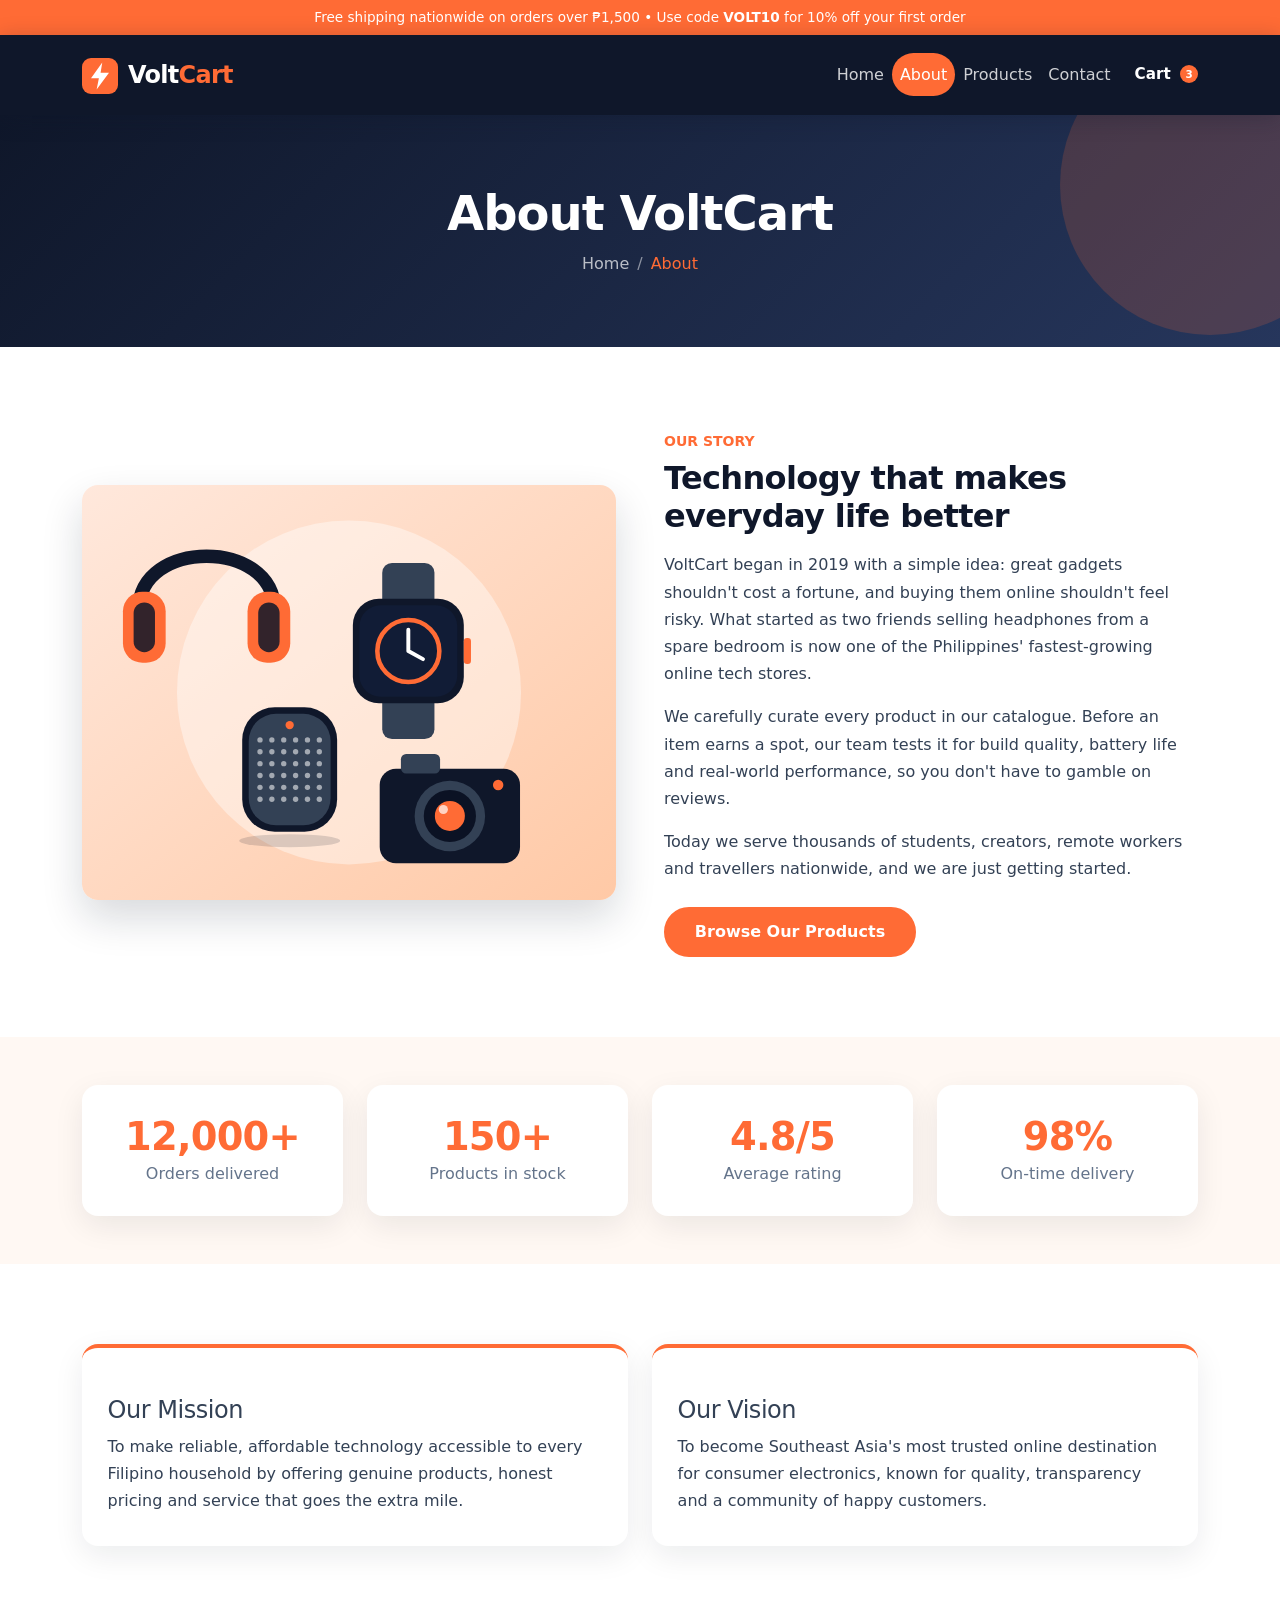
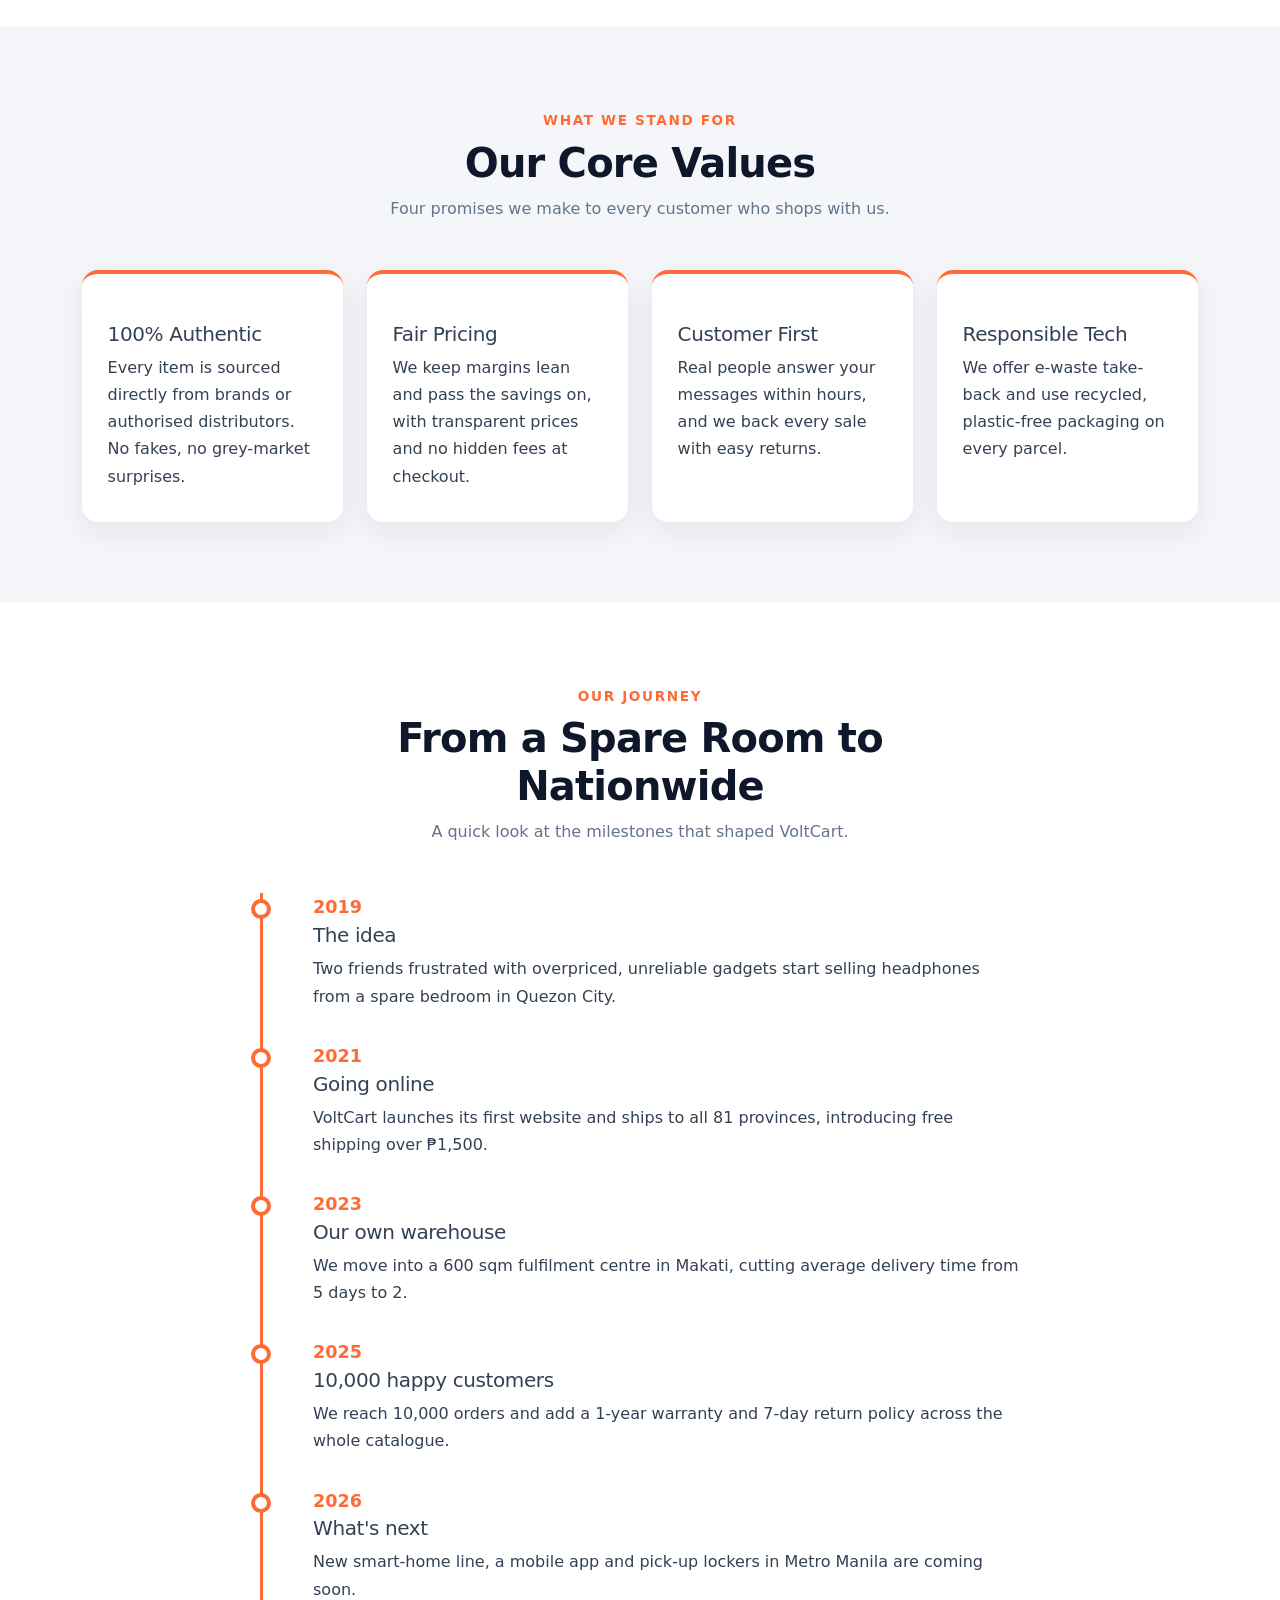
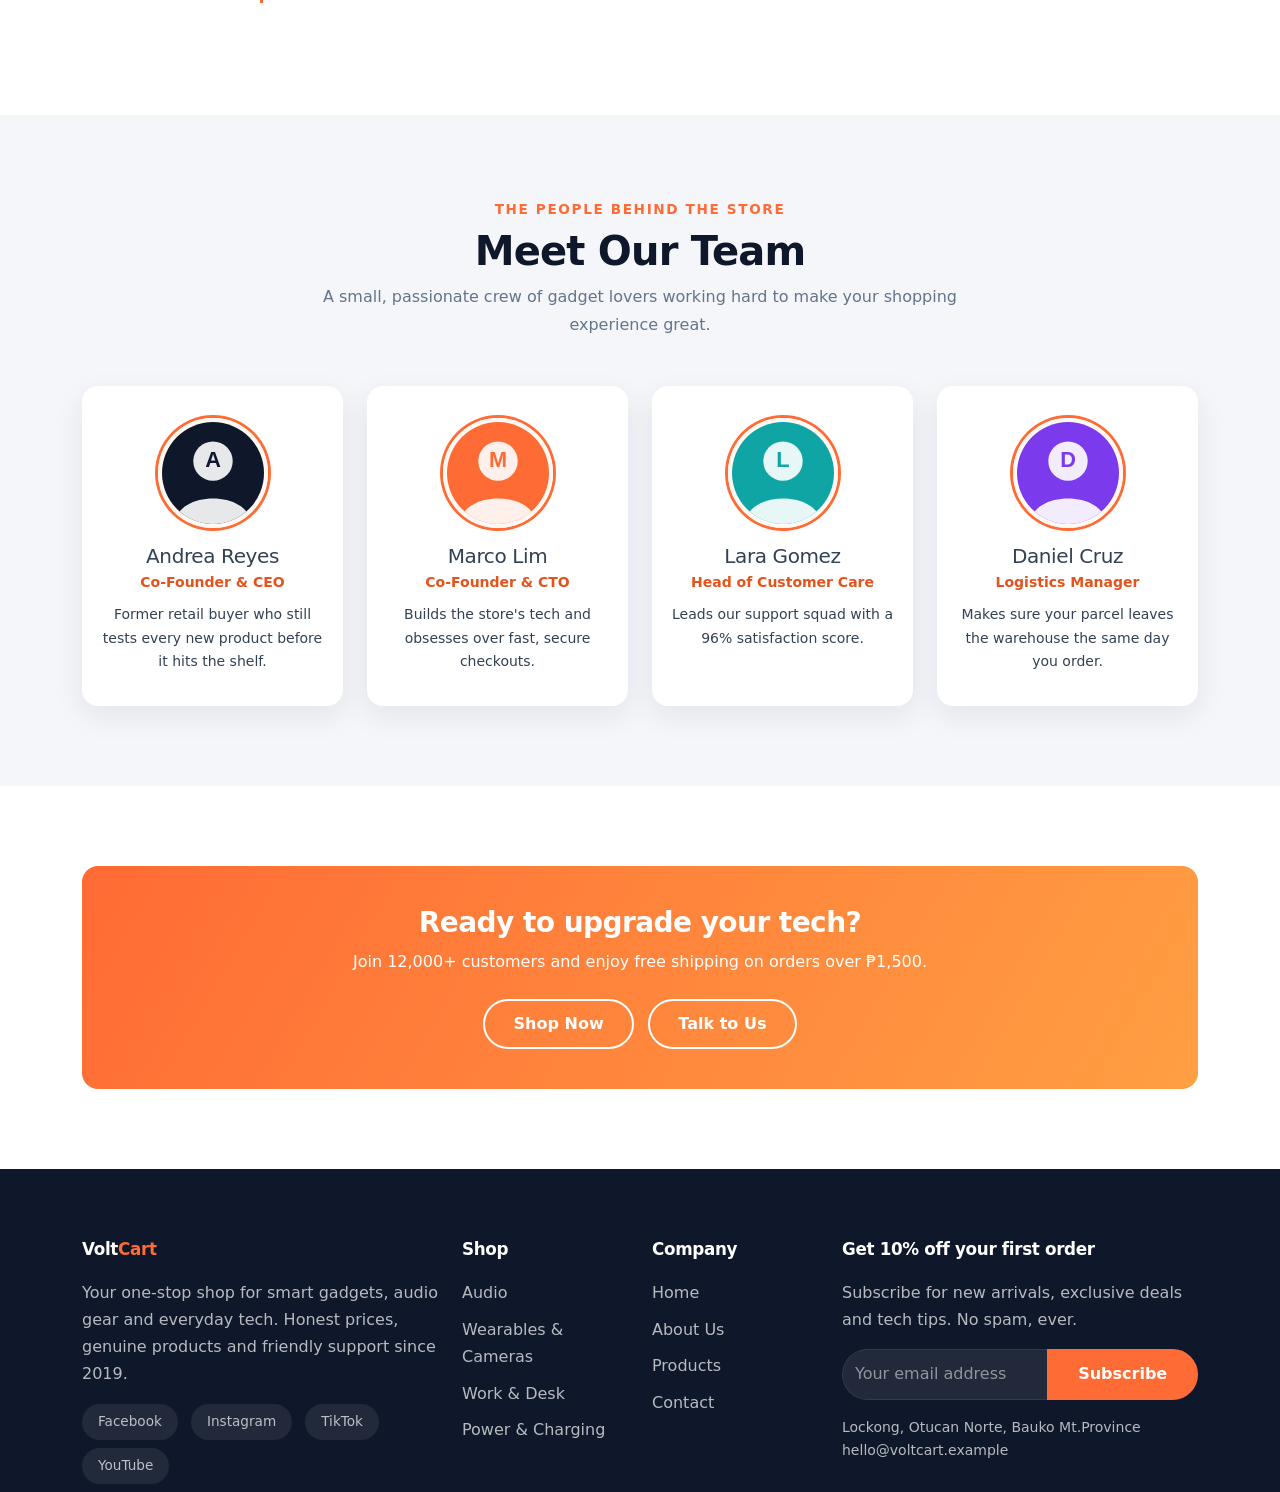
==== about.html @ 60cb721d "Add files via upload" ====
<!DOCTYPE html>
<html lang="en">

<head>
    <meta charset="UTF-8">
    <meta name="viewport" content="width=device-width, initial-scale=1.0">
    <meta name="description" content="Learn the story, mission and team behind VoltCart.">
    <title>About Us | VoltCart</title>

    <!-- Bootstrap 5.3.0-alpha3 CSS (CDN) -->
    <link href="https://cdn.jsdelivr.net/npm/bootstrap@5.3.0-alpha3/dist/css/bootstrap.min.css" rel="stylesheet"
        integrity="sha384-KK94CHFLLe+nY2dmCWGMq91rCGa5gtU4mk92HdvYe+M/SXH301p5ILy+dN9+nJOZ" crossorigin="anonymous">

    <!-- Custom CSS (overrides Bootstrap) -->
    <link rel="stylesheet" href="css/style.css">
    <link rel="icon" type="image/svg+xml" href="images/logo.svg">
</head>

<body class="bg-white">
    <!-- ============ NAVIGATION ============ -->
    <div class="top-bar">
        Free shipping nationwide on orders over ₱1,500 &bull; Use code <strong>VOLT10</strong> for 10% off your first order
    </div>
    <header>
        <nav class="navbar navbar-expand-lg navbar-vc sticky-top">
            <div class="container">
                <a class="navbar-brand" href="index.html">
                    <img src="images/logo.svg" alt="VoltCart logo">Volt<span>Cart</span>
                </a>
                <button class="navbar-toggler" type="button" data-bs-toggle="collapse" data-bs-target="#mainNav"
                    aria-controls="mainNav" aria-expanded="false" aria-label="Toggle navigation">
                    <span class="navbar-toggler-icon"></span>
                </button>
                <div class="collapse navbar-collapse" id="mainNav">
                    <ul class="navbar-nav ms-auto mb-2 mb-lg-0 align-items-lg-center">
                        <li class="nav-item">
                            <a class="nav-link" href="index.html">Home</a>
                        </li>
                        <li class="nav-item">
                            <a class="nav-link active" aria-current="page" href="about.html">About</a>
                        </li>
                        <li class="nav-item">
                            <a class="nav-link" href="product.html">Products</a>
                        </li>
                        <li class="nav-item">
                            <a class="nav-link" href="contact.html">Contact</a>
                        </li>
                    </ul>
                    <a href="product.html" class="cart-btn d-none d-lg-inline-block" aria-label="Shopping cart">
                        Cart <span class="cart-count">3</span>
                    </a>
                </div>
            </div>
        </nav>
    </header>

    <main>
        <!-- ============ PAGE HEADER ============ -->
        <section class="page-header">
            <div class="container">
                <h1>About VoltCart</h1>
                <nav aria-label="breadcrumb">
                    <ol class="breadcrumb">
                        <li class="breadcrumb-item"><a href="index.html">Home</a></li>
                        <li class="breadcrumb-item active" aria-current="page">About</li>
                    </ol>
                </nav>
            </div>
        </section>

        <!-- ============ OUR STORY ============ -->
        <section>
            <div class="container">
                <div class="row align-items-center gy-5 gx-lg-5">
                    <div class="col-lg-6">
                        <img src="images/about-hero.svg" alt="VoltCart gadgets collection" class="img-fluid about-img">
                    </div>
                    <div class="col-lg-6">
                        <span class="text-orange fw-bold text-uppercase small">Our story</span>
                        <h2 class="mt-1 mb-3">Technology that makes everyday life better</h2>
                        <p>VoltCart began in 2019 with a simple idea: great gadgets shouldn't cost a fortune, and buying them online
                            shouldn't feel risky. What started as two friends selling headphones from a spare bedroom is now one of
                            the Philippines' fastest-growing online tech stores.</p>
                        <p>We carefully curate every product in our catalogue. Before an item earns a spot, our team tests it for
                            build quality, battery life and real-world performance, so you don't have to gamble on reviews.</p>
                        <p>Today we serve thousands of students, creators, remote workers and travellers nationwide, and we
                            are just getting started.</p>
                        <a href="product.html" class="btn btn-vc mt-2">Browse Our Products</a>
                    </div>
                </div>
            </div>
        </section>

        <!-- ============ STATS ============ -->
        <section class="bg-cream py-5">
            <div class="container">
                <div class="row g-4">
                    <div class="col-6 col-md-3">
                        <div class="stat-box">
                            <h3>12,000+</h3>
                            <p>Orders delivered</p>
                        </div>
                    </div>
                    <div class="col-6 col-md-3">
                        <div class="stat-box">
                            <h3>150+</h3>
                            <p>Products in stock</p>
                        </div>
                    </div>
                    <div class="col-6 col-md-3">
                        <div class="stat-box">
                            <h3>4.8/5</h3>
                            <p>Average rating</p>
                        </div>
                    </div>
                    <div class="col-6 col-md-3">
                        <div class="stat-box">
                            <h3>98%</h3>
                            <p>On-time delivery</p>
                        </div>
                    </div>
                </div>
            </div>
        </section>

        <!-- ============ MISSION & VISION ============ -->
        <section>
            <div class="container">
                <div class="row g-4">
                    <div class="col-md-6">
                        <div class="value-card">
                            <h3 class="h4 mt-3">Our Mission</h3>
                            <p class="mb-0">To make reliable, affordable technology accessible to every Filipino household by offering
                                genuine products, honest pricing and service that goes the extra mile.</p>
                        </div>
                    </div>
                    <div class="col-md-6">
                        <div class="value-card">
                            <h3 class="h4 mt-3">Our Vision</h3>
                            <p class="mb-0">To become Southeast Asia's most trusted online destination for consumer electronics, known
                                for quality, transparency and a community of happy customers.</p>
                        </div>
                    </div>
                </div>
            </div>
        </section>

        <!-- ============ CORE VALUES ============ -->
        <section class="bg-light-vc">
            <div class="container">
                <div class="section-heading">
                    <span class="eyebrow">What we stand for</span>
                    <h2>Our Core Values</h2>
                    <p>Four promises we make to every customer who shops with us.</p>
                </div>
                <div class="row g-4">
                    <div class="col-md-6 col-lg-3">
                        <div class="value-card">
                            <h4 class="h5 mt-3">100% Authentic</h4>
                            <p class="mb-0">Every item is sourced directly from brands or authorised distributors. No fakes, no grey-market surprises.</p>
                        </div>
                    </div>
                    <div class="col-md-6 col-lg-3">
                        <div class="value-card">
                            <h4 class="h5 mt-3">Fair Pricing</h4>
                            <p class="mb-0">We keep margins lean and pass the savings on, with transparent prices and no hidden fees at checkout.</p>
                        </div>
                    </div>
                    <div class="col-md-6 col-lg-3">
                        <div class="value-card">
                            <h4 class="h5 mt-3">Customer First</h4>
                            <p class="mb-0">Real people answer your messages within hours, and we back every sale with easy returns.</p>
                        </div>
                    </div>
                    <div class="col-md-6 col-lg-3">
                        <div class="value-card">
                            <h4 class="h5 mt-3">Responsible Tech</h4>
                            <p class="mb-0">We offer e-waste take-back and use recycled, plastic-free packaging on every parcel.</p>
                        </div>
                    </div>
                </div>
            </div>
        </section>

        <!-- ============ TIMELINE ============ -->
        <section>
            <div class="container">
                <div class="section-heading">
                    <span class="eyebrow">Our journey</span>
                    <h2>From a Spare Room to Nationwide</h2>
                    <p>A quick look at the milestones that shaped VoltCart.</p>
                </div>
                <div class="timeline">
                    <div class="timeline-item">
                        <span class="year">2019</span>
                        <h4 class="h5">The idea</h4>
                        <p class="mb-0">Two friends frustrated with overpriced, unreliable gadgets start selling headphones from a spare bedroom in Quezon City.</p>
                    </div>
                    <div class="timeline-item">
                        <span class="year">2021</span>
                        <h4 class="h5">Going online</h4>
                        <p class="mb-0">VoltCart launches its first website and ships to all 81 provinces, introducing free shipping over ₱1,500.</p>
                    </div>
                    <div class="timeline-item">
                        <span class="year">2023</span>
                        <h4 class="h5">Our own warehouse</h4>
                        <p class="mb-0">We move into a 600 sqm fulfilment centre in Makati, cutting average delivery time from 5 days to 2.</p>
                    </div>
                    <div class="timeline-item">
                        <span class="year">2025</span>
                        <h4 class="h5">10,000 happy customers</h4>
                        <p class="mb-0">We reach 10,000 orders and add a 1-year warranty and 7-day return policy across the whole catalogue.</p>
                    </div>
                    <div class="timeline-item">
                        <span class="year">2026</span>
                        <h4 class="h5">What's next</h4>
                        <p class="mb-0">New smart-home line, a mobile app and pick-up lockers in Metro Manila are coming soon.</p>
                    </div>
                </div>
            </div>
        </section>

        <!-- ============ TEAM ============ -->
        <section class="bg-light-vc">
            <div class="container">
                <div class="section-heading">
                    <span class="eyebrow">The people behind the store</span>
                    <h2>Meet Our Team</h2>
                    <p>A small, passionate crew of gadget lovers working hard to make your shopping experience great.</p>
                </div>
                <div class="team-grid">
                    <div class="team-grid-item">
                        <div class="team-card">
                            <img src="images/team-1.svg" alt="Andrea Reyes">
                            <h4 class="h5 mb-0">Andrea Reyes</h4>
                            <small>Co-Founder & CEO</small>
                            <p class="small mt-2 mb-0">Former retail buyer who still tests every new product before it hits the shelf.</p>
                        </div>
                    </div>
                    <div class="team-grid-item">
                        <div class="team-card">
                            <img src="images/team-2.svg" alt="Marco Lim">
                            <h4 class="h5 mb-0">Marco Lim</h4>
                            <small>Co-Founder & CTO</small>
                            <p class="small mt-2 mb-0">Builds the store's tech and obsesses over fast, secure checkouts.</p>
                        </div>
                    </div>
                    <div class="team-grid-item">
                        <div class="team-card">
                            <img src="images/team-3.svg" alt="Lara Gomez">
                            <h4 class="h5 mb-0">Lara Gomez</h4>
                            <small>Head of Customer Care</small>
                            <p class="small mt-2 mb-0">Leads our support squad with a 96% satisfaction score.</p>
                        </div>
                    </div>
                    <div class="team-grid-item">
                        <div class="team-card">
                            <img src="images/team-4.svg" alt="Daniel Cruz">
                            <h4 class="h5 mb-0">Daniel Cruz</h4>
                            <small>Logistics Manager</small>
                            <p class="small mt-2 mb-0">Makes sure your parcel leaves the warehouse the same day you order.</p>
                        </div>
                    </div>
                </div>
            </div>
        </section>

        <!-- ============ CTA ============ -->
        <section>
            <div class="container">
                <div class="promo-banner text-center">
                    <h3>Ready to upgrade your tech?</h3>
                    <p class="mb-4">Join 12,000+ customers and enjoy free shipping on orders over ₱1,500.</p>
                    <a href="product.html" class="btn btn-vc-outline me-2">Shop Now</a>
                    <a href="contact.html" class="btn btn-vc-outline">Talk to Us</a>
                </div>
            </div>
        </section>
    </main>

    <!-- ============ FOOTER ============ -->
    <footer class="footer">
        <div class="container">
            <div class="row g-4">
                <div class="col-lg-4 col-md-6">
                    <h5>Volt<span class="text-orange">Cart</span></h5>
                    <p>Your one-stop shop for smart gadgets, audio gear and everyday tech. Honest prices, genuine
                        products and friendly support since 2019.</p>
                    <div class="social">
                        <a href="#" aria-label="Facebook">Facebook</a>
                        <a href="#" aria-label="Instagram">Instagram</a>
                        <a href="#" aria-label="TikTok">TikTok</a>
                        <a href="#" aria-label="YouTube">YouTube</a>
                    </div>
                </div>
                <div class="col-lg-2 col-md-3 col-6">
                    <h5>Shop</h5>
                    <ul class="footer-links">
                        <li><a href="product.html#audio">Audio</a></li>
                        <li><a href="product.html#wearables">Wearables &amp; Cameras</a></li>
                        <li><a href="product.html#desk">Work &amp; Desk</a></li>
                        <li><a href="product.html#power">Power &amp; Charging</a></li>
                    </ul>
                </div>
                <div class="col-lg-2 col-md-3 col-6">
                    <h5>Company</h5>
                    <ul class="footer-links">
                        <li><a href="index.html">Home</a></li>
                        <li><a href="about.html">About Us</a></li>
                        <li><a href="product.html">Products</a></li>
                        <li><a href="contact.html">Contact</a></li>
                    </ul>
                </div>
                <div class="col-lg-4 col-md-12 newsletter">
                    <h5>Get 10% off your first order</h5>
                    <p>Subscribe for new arrivals, exclusive deals and tech tips. No spam, ever.</p>
                    <form action="#" method="post">
                        <div class="input-group">
                            <input type="email" class="form-control" placeholder="Your email address"
                                aria-label="Email address" required>
                            <button class="btn btn-vc" type="submit">Subscribe</button>
                        </div>
                    </form>
                    <p class="small mt-3 mb-0">Lockong, Otucan Norte, Bauko Mt.Province</p>
                    <p class="small mb-0">hello@voltcart.example</p>
                </div>
            </div>
        </div>
    </footer>
    <!-- Bootstrap JS (local) -->
    <!-- Bootstrap JavaScript bundle -->
    <script src="https://cdn.jsdelivr.net/npm/bootstrap@5.3.0-alpha3/dist/js/bootstrap.bundle.min.js"
        integrity="sha384-ENjdO4Dr2bkBIFxQpeoTz1HIcje39Wm4jDKdf19U8gI4ddQ3GYNS7NTKfAdVQSZe" crossorigin="anonymous"></script>
</body>

</html>
---- css/style.css ----
/* 1. Variables & base ----------------------------------------------------- */
body {
    font-family: "Segoe UI", system-ui, -apple-system, "Helvetica Neue", Arial, sans-serif;
    color: #334155;
    background-color: #ffffff;
    line-height: 1.7;
}

h1, h2, h3, h4, h5 {
    color: #0f172a;
    font-weight: 700;
    letter-spacing: -0.02em;
}

a {
    color: #e5531c;
    text-decoration: none;
}

a:hover {
    color: #ff6b35;
}

img {
    max-width: 100%;
}

.text-orange {
    color: #ff6b35 !important;
}

.bg-cream {
    background-color: #fff8f3;
}

.bg-light-vc {
    background-color: #f4f6fa;
}

section {
    padding: 80px 0;
}

/* 2. Buttons -------------------------------------------------------------- */
.btn-vc {
    background-color: #ff6b35;
    border: 2px solid #ff6b35;
    color: #ffffff;
    font-weight: 600;
    padding: 0.7rem 1.8rem;
    border-radius: 50px;
    transition: all 0.25s ease;
}

.btn-vc:hover,
.btn-vc:focus {
    background-color: #e5531c;
    border-color: #e5531c;
    color: #ffffff;
    transform: translateY(-2px);
    box-shadow: 0 8px 20px rgba(255, 107, 53, 0.35);
}

.btn-vc-outline {
    background-color: transparent;
    border: 2px solid #ffffff;
    color: #ffffff;
    font-weight: 600;
    padding: 0.7rem 1.8rem;
    border-radius: 50px;
    transition: all 0.25s ease;
}

.btn-vc-outline:hover {
    background-color: #ffffff;
    color: #0f172a;
}

.btn-vc-dark {
    background-color: #0f172a;
    border: 2px solid #0f172a;
    color: #ffffff;
    font-weight: 600;
    border-radius: 50px;
    padding: 0.55rem 1.4rem;
    transition: all 0.25s ease;
}

.btn-vc-dark:hover {
    background-color: #ff6b35;
    border-color: #ff6b35;
    color: #ffffff;
}

/* 3. Navigation ----------------------------------------------------------- */
.top-bar {
    background-color: #ff6b35;
    color: #ffffff;
    font-size: 0.85rem;
    padding: 6px 0;
    text-align: center;
    font-weight: 500;
}

.navbar-vc {
    background-color: #0f172a;
    padding: 0.9rem 0;
    box-shadow: 0 4px 20px rgba(15, 23, 42, 0.25);
}

.navbar-vc .navbar-brand {
    color: #ffffff;
    font-size: 1.5rem;
    font-weight: 800;
    letter-spacing: -0.03em;
}

.navbar-vc .navbar-brand img {
    width: 36px;
    height: 36px;
    margin-right: 10px;
    vertical-align: middle;
}

.navbar-vc .navbar-brand span {
    color: #ff6b35;
}

.navbar-vc .nav-link {
    color: rgba(255, 255, 255, 0.8);
    font-weight: 500;
    padding: 0.5rem 1.1rem;
    border-radius: 50px;
    transition: all 0.2s ease;
}

.navbar-vc .nav-link:hover {
    color: #ffffff;
    background-color: rgba(255, 255, 255, 0.08);
}

.navbar-vc .nav-link.active {
    color: #ffffff;
    background-color: #ff6b35;
}

.navbar-vc .navbar-toggler {
    border-color: rgba(255, 255, 255, 0.4);
}

.navbar-vc .navbar-toggler-icon {
    filter: invert(1);
}

.cart-btn {
    display: inline-flex;
    align-items: center;
    gap: 0.4rem;
    color: #ffffff;
    font-size: 0.95rem;
    font-weight: 600;
    margin-left: 1rem;
}

.cart-btn:hover {
    color: #ff6b35;
}

.cart-count {
    background-color: #ff6b35;
    color: #ffffff;
    font-size: 0.65rem;
    font-weight: 700;
    border-radius: 50%;
    width: 18px;
    height: 18px;
    display: inline-flex;
    align-items: center;
    justify-content: center;
    vertical-align: middle;
    margin-left: 0.25rem;
}

/* 4. Banner / carousel ---------------------------------------------------- */
.banner .carousel-item {
    height: 580px;
    background-size: cover;
    background-position: center;
}





.banner .carousel-caption {
    position: absolute;
    top: 50%;
    left: 0;
    right: 0;
    bottom: auto;
    transform: translateY(-50%);
    text-align: left;
}

.banner-tag {
    display: inline-block;
    background-color: rgba(255, 107, 53, 0.2);
    color: #ffb59a;
    border: 1px solid rgba(255, 107, 53, 0.5);
    padding: 4px 16px;
    border-radius: 50px;
    font-size: 0.85rem;
    font-weight: 600;
    letter-spacing: 0.06em;
    text-transform: uppercase;
    margin-bottom: 1rem;
}

.banner h1 {
    color: #ffffff;
    font-size: clamp(2.2rem, 5vw, 3.8rem);
    line-height: 1.1;
    margin-bottom: 1rem;
}

.banner p {
    color: rgba(255, 255, 255, 0.8);
    font-size: 1.15rem;
    max-width: 480px;
    margin-bottom: 1.8rem;
}

.banner .carousel-indicators [data-bs-target] {
    background-color: #ff6b35;
    width: 30px;
    height: 4px;
    border: 0;
    border-radius: 4px;
}

/* 5. Section headings ----------------------------------------------------- */
.section-heading {
    text-align: center;
    max-width: 640px;
    margin: 0 auto 3rem;
}

.section-heading .eyebrow {
    display: inline-block;
    color: #ff6b35;
    font-weight: 700;
    font-size: 0.85rem;
    letter-spacing: 0.12em;
    text-transform: uppercase;
    margin-bottom: 0.4rem;
}

.section-heading h2 {
    font-size: clamp(1.8rem, 3.5vw, 2.5rem);
}

.section-heading p {
    color: #64748b;
}

/* 6. Feature strip -------------------------------------------------------- */
.features {
    padding: 40px 0;
    background-color: #f4f6fa;
}

.feature-item {
    display: flex;
    align-items: center;
    gap: 16px;
    padding: 10px 0;
}

.feature-item h6 {
    margin: 0;
    font-size: 1rem;
}

.feature-item small {
    color: #64748b;
}

/* 7. Product cards -------------------------------------------------------- */
.product-card {
    border: 0;
    border-radius: 16px;
    overflow: hidden;
    box-shadow: 0 10px 30px rgba(15, 23, 42, 0.08);
    transition: transform 0.3s ease, box-shadow 0.3s ease;
    height: 100%;
    background-color: #ffffff;
}

.product-card:hover {
    transform: translateY(-8px);
    box-shadow: 0 18px 40px rgba(15, 23, 42, 0.16);
}

.product-img-wrap {
    position: relative;
    overflow: hidden;
}

.product-img-wrap img {
    width: 100%;
    aspect-ratio: 1 / 1;
    object-fit: cover;
    transition: transform 0.5s ease;
}

.product-card:hover .product-img-wrap img {
    transform: scale(1.08);
}

.product-badge {
    position: absolute;
    top: 14px;
    left: 14px;
    background-color: #ff6b35;
    color: #ffffff;
    font-size: 0.72rem;
    font-weight: 700;
    padding: 4px 12px;
    border-radius: 50px;
    text-transform: uppercase;
    letter-spacing: 0.04em;
}

.product-badge.badge-dark {
    background-color: #0f172a;
}

.product-rank {
    position: absolute;
    top: 14px;
    right: 14px;
    width: 36px;
    height: 36px;
    border-radius: 50%;
    background-color: #ffffff;
    color: #0f172a;
    font-weight: 800;
    font-size: 0.9rem;
    display: flex;
    align-items: center;
    justify-content: center;
    box-shadow: 0 4px 12px rgba(15, 23, 42, 0.15);
}

.product-card .card-body {
    padding: 1.25rem 1.3rem 1.4rem;
}

.product-category {
    color: #64748b;
    font-size: 0.78rem;
    text-transform: uppercase;
    letter-spacing: 0.08em;
    font-weight: 600;
}

.product-card .card-title {
    font-size: 1.1rem;
    margin: 0.2rem 0 0.4rem;
}

.rating {
    color: #f5a623;
    font-size: 0.85rem;
}

.rating span {
    color: #64748b;
    margin-left: 4px;
}

.price {
    font-size: 1.3rem;
    font-weight: 800;
    color: #0f172a;
}

.price del {
    font-size: 0.9rem;
    font-weight: 400;
    color: #64748b;
    margin-left: 6px;
}

/* 8. Testimonials --------------------------------------------------------- */
.testimonials {
    background-color: #0f172a;
}

.testimonials .section-heading h2 {
    color: #ffffff;
}

.testimonials .section-heading p {
    color: rgba(255, 255, 255, 0.65);
}

.testimonial-card {
    background-color: rgba(255, 255, 255, 0.06);
    border: 1px solid rgba(255, 255, 255, 0.12);
    border-radius: 16px;
    padding: 2rem;
    height: 100%;
    color: rgba(255, 255, 255, 0.85);
    position: relative;
}

.testimonial-card .quote-icon {
    display: block;
    font-family: Georgia, "Times New Roman", serif;
    font-size: 3.2rem;
    color: #ff6b35;
    line-height: 1;
}

.testimonial-card .stars {
    color: #f5a623;
    margin: 0.6rem 0;
}

.testimonial-card img {
    width: 54px;
    height: 54px;
    border-radius: 50%;
    object-fit: cover;
    border: 2px solid #ff6b35;
}

.testimonial-card h6 {
    color: #ffffff;
    margin: 0;
}

.testimonial-card small {
    color: rgba(255, 255, 255, 0.55);
}

/* 9. Gallery -------------------------------------------------------------- */
.gallery-item {
    position: relative;
    overflow: hidden;
    border-radius: 16px;
    display: block;
    box-shadow: 0 10px 30px rgba(15, 23, 42, 0.08);
}

.gallery-item img {
    width: 100%;
    height: 260px;
    object-fit: cover;
    transition: transform 0.5s ease;
}

.gallery-item:hover img {
    transform: scale(1.1);
}

.gallery-item .gallery-overlay {
    position: absolute;
    inset: 0;
    background: linear-gradient(to top, rgba(15, 23, 42, 0.85), rgba(15, 23, 42, 0) 60%);
    color: #ffffff;
    display: flex;
    flex-direction: column;
    justify-content: flex-end;
    padding: 1.2rem;
    opacity: 0;
    transition: opacity 0.3s ease;
}

.gallery-item:hover .gallery-overlay {
    opacity: 1;
}

.gallery-overlay h6 {
    color: #ffffff;
    margin: 0;
}

.gallery-overlay small {
    color: rgba(255, 255, 255, 0.75);
}

/* 10. Page header (inner pages) ------------------------------------------- */
.page-header {
    background: linear-gradient(135deg, #0f172a, #26365c);
    padding: 70px 0;
    text-align: center;
    position: relative;
    overflow: hidden;
}

.page-header::after {
    content: "";
    position: absolute;
    right: -80px;
    top: -80px;
    width: 300px;
    height: 300px;
    border-radius: 50%;
    background-color: rgba(255, 107, 53, 0.18);
}

.page-header h1 {
    color: #ffffff;
    font-size: clamp(2rem, 4vw, 3rem);
    position: relative;
    z-index: 1;
}

.page-header .breadcrumb {
    justify-content: center;
    margin: 0;
    position: relative;
    z-index: 1;
}

.page-header .breadcrumb-item,
.page-header .breadcrumb-item a {
    color: rgba(255, 255, 255, 0.7);
}

.page-header .breadcrumb-item.active {
    color: #ff6b35;
}

.page-header .breadcrumb-item + .breadcrumb-item::before {
    content: "/";
    color: rgba(255, 255, 255, 0.5);
}

/* 11. About page ---------------------------------------------------------- */
.about-img {
    border-radius: 16px;
    box-shadow: 0 18px 40px rgba(15, 23, 42, 0.16);
}

.stat-box {
    text-align: center;
    padding: 1.8rem 1rem;
    border-radius: 16px;
    background-color: #ffffff;
    box-shadow: 0 10px 30px rgba(15, 23, 42, 0.08);
}

.stat-box h3 {
    font-size: 2.4rem;
    color: #ff6b35;
    margin: 0;
}

.stat-box p {
    margin: 0;
    color: #64748b;
    font-weight: 500;
}

.value-card {
    background-color: #ffffff;
    border-radius: 16px;
    padding: 2rem 1.6rem;
    height: 100%;
    box-shadow: 0 10px 30px rgba(15, 23, 42, 0.08);
    border-top: 4px solid #ff6b35;
    transition: transform 0.3s ease;
}

.value-card:hover {
    transform: translateY(-6px);
}

.timeline {
    position: relative;
    max-width: 760px;
    margin: 0 auto;
    padding-left: 30px;
    border-left: 3px solid #ff6b35;
}

.timeline-item {
    position: relative;
    margin-bottom: 2rem;
    padding-left: 20px;
}

.timeline-item::before {
    content: "";
    position: absolute;
    left: -42px;
    top: 6px;
    width: 20px;
    height: 20px;
    border-radius: 50%;
    background-color: #ffffff;
    border: 4px solid #ff6b35;
}

.timeline-item .year {
    color: #ff6b35;
    font-weight: 800;
    font-size: 1.1rem;
}

.team-card {
    text-align: center;
    background-color: #ffffff;
    border-radius: 16px;
    padding: 2rem 1.2rem;
    box-shadow: 0 10px 30px rgba(15, 23, 42, 0.08);
    height: 100%;
}

.team-card img {
    width: 110px;
    height: 110px;
    border-radius: 50%;
    object-fit: cover;
    border: 4px solid #fff8f3;
    box-shadow: 0 0 0 3px #ff6b35;
    margin-bottom: 1rem;
}

.team-card small {
    color: #e5531c;
    font-weight: 600;
}

/* 12. Product page -------------------------------------------------------- */
.category-pills .btn {
    border-radius: 50px;
    margin: 4px;
    font-weight: 600;
    border: 2px solid #0f172a;
    color: #0f172a;
}

.category-pills .btn:hover {
    background-color: #ff6b35;
    border-color: #ff6b35;
    color: #ffffff;
}

.category-title {
    display: flex;
    align-items: center;
    gap: 12px;
    margin-bottom: 1.8rem;
    padding-bottom: 0.8rem;
    border-bottom: 2px solid #f4f6fa;
}

.spec-list {
    list-style: none;
    padding: 0;
    margin: 0.6rem 0 1rem;
    font-size: 0.88rem;
    color: #64748b;
}

.spec-list li::before {
    content: "\2713";
    color: #ff6b35;
    font-weight: 700;
    margin-right: 8px;
}

.promo-banner {
    background: linear-gradient(120deg, #ff6b35, #ff9f43);
    border-radius: 16px;
    padding: 2.5rem;
    color: #ffffff;
}

.promo-banner h3 {
    color: #ffffff;
}

/* 13. Contact page -------------------------------------------------------- */
.contact-card {
    background-color: #ffffff;
    border-radius: 16px;
    padding: 1.6rem;
    box-shadow: 0 10px 30px rgba(15, 23, 42, 0.08);
    height: 100%;
    text-align: center;
}

.contact-form-wrap {
    background-color: #ffffff;
    border-radius: 16px;
    padding: 2.5rem;
    box-shadow: 0 18px 40px rgba(15, 23, 42, 0.16);
}

.contact-form-wrap .form-control,
.contact-form-wrap .form-select {
    border-radius: 12px;
    padding: 0.75rem 1rem;
    border: 1.5px solid #dbe1ea;
}

.contact-form-wrap .form-control:focus,
.contact-form-wrap .form-select:focus {
    border-color: #ff6b35;
    box-shadow: 0 0 0 0.2rem rgba(255, 107, 53, 0.2);
}

.map-wrap iframe {
    width: 100%;
    height: 100%;
    min-height: 380px;
    border: 0;
    border-radius: 16px;
}

.accordion-button:not(.collapsed) {
    background-color: #fff8f3;
    color: #e5531c;
    box-shadow: none;
}

.accordion-button:focus {
    box-shadow: 0 0 0 0.2rem rgba(255, 107, 53, 0.2);
}

.hours-list {
    list-style: none;
    padding: 0;
    margin: 0;
}

.hours-list li {
    display: flex;
    justify-content: space-between;
    padding: 0.55rem 0;
    border-bottom: 1px dashed #dbe1ea;
}

/* 14. Footer -------------------------------------------------------------- */
.footer {
    background-color: #0f172a;
    color: rgba(255, 255, 255, 0.7);
    padding: 70px 0 0;
}

.footer h5 {
    color: #ffffff;
    font-size: 1.05rem;
    margin-bottom: 1.2rem;
}

.footer a {
    color: rgba(255, 255, 255, 0.7);
}

.footer a:hover {
    color: #ff6b35;
}

.footer .footer-links {
    list-style: none;
    padding: 0;
    margin: 0;
}

.footer .footer-links li {
    margin-bottom: 0.6rem;
}

.footer .social a {
    display: inline-flex;
    align-items: center;
    justify-content: center;
    height: 36px;
    padding: 0 1rem;
    font-size: 0.85rem;
    border-radius: 50px;
    margin-bottom: 8px;
    background-color: rgba(255, 255, 255, 0.08);
    margin-right: 8px;
    transition: all 0.25s ease;
}

.footer .social a:hover {
    background-color: #ff6b35;
    color: #ffffff;
    transform: translateY(-3px);
}

.footer .newsletter .form-control {
    background-color: rgba(255, 255, 255, 0.08);
    border: 1px solid rgba(255, 255, 255, 0.15);
    color: #ffffff;
    border-radius: 50px 0 0 50px;
}

.footer .newsletter .form-control::placeholder {
    color: rgba(255, 255, 255, 0.5);
}

.footer .newsletter .btn {
    border-radius: 0 50px 50px 0;
}

.footer-bottom {
    border-top: 1px solid rgba(255, 255, 255, 0.1);
    margin-top: 50px;
    padding: 20px 0;
    font-size: 0.9rem;
}

/* 15. Responsive tweaks --------------------------------------------------- */
@media (max-width: 991.98px) {
    section {
        padding: 60px 0;
    }

    .banner .carousel-item {
        height: 500px;
    }

    .navbar-vc .nav-link.active {
        display: inline-block;
    }
}

@media (max-width: 575.98px) {
    .banner .carousel-item {
        height: 460px;
    }

    .contact-form-wrap {
        padding: 1.5rem;
    }
}


/* Banner images are placed in HTML so every image is easy to find. */
.banner .carousel-item {
    position: relative;
    height: 580px;
    overflow: hidden;
    background-color: #10234d;
}
.banner .banner-image {
    position: absolute;
    inset: 0;
    width: 100%;
    height: 100%;
    object-fit: cover;
    object-position: center;
}
.banner .carousel-caption {
    z-index: 2;
    width: 100%;
    padding: 1.5rem 0;
}
.banner .carousel-caption .container {
    max-width: 1140px;
}
.banner .carousel-caption h1 {
    max-width: 680px;
    font-size: clamp(2rem, 5vw, 3.8rem);
    line-height: 1.12;
    overflow-wrap: normal;
}
.banner .carousel-caption p {
    max-width: 480px;
    line-height: 1.6;
}
.banner .carousel-caption .btn {
    display: inline-block;
    margin-top: .35rem;
    margin-bottom: .35rem;
}
@media (max-width: 767px) {
    .banner .carousel-item { height: 500px; }
    .banner .carousel-caption { left: 0; right: 0; }
    .banner .carousel-caption .container { padding-left: 1.25rem; padding-right: 1.25rem; }
    .banner .carousel-caption p { font-size: 1rem; }
}


/* 16. Native CSS Grid layouts -------------------------------------------- */
/* Bootstrap handles common components; CSS Grid gives these sections their own layout. */
.product-grid {
    display: grid;
    grid-template-columns: repeat(4, minmax(0, 1fr));
    gap: 24px;
    align-items: stretch;
}

.product-grid > [class*="col-"] {
    width: 100%;
    max-width: none;
    padding-left: 0;
    padding-right: 0;
}

.gallery-grid {
    display: grid;
    grid-template-columns: repeat(4, minmax(0, 1fr));
    gap: 24px;
}

.gallery-grid-item,
.team-grid-item,
.contact-grid-item {
    min-width: 0;
}

.team-grid {
    display: grid;
    grid-template-columns: repeat(4, minmax(0, 1fr));
    gap: 24px;
}

.contact-grid {
    display: grid;
    grid-template-columns: repeat(4, minmax(0, 1fr));
    gap: 20px;
    align-items: stretch;
}

/* Images are sized in CSS, but their actual files are referenced in HTML. */
.product-img-wrap img {
    display: block;
    width: 100%;
    height: 220px;
    object-fit: contain;
}

.gallery-item img {
    display: block;
    width: 100%;
    height: 210px;
    object-fit: cover;
}

.team-card img {
    display: block;
    max-width: 100%;
    height: auto;
    margin-left: auto;
    margin-right: auto;
}

/* Avoid headings and buttons colliding when the screen gets narrower. */
.banner .carousel-item {
    position: relative;
    overflow: hidden;
}

.banner .carousel-caption {
    left: 0;
    right: 0;
    width: 100%;
    box-sizing: border-box;
}

.banner .carousel-caption .container {
    padding-left: 24px;
    padding-right: 24px;
}

.banner .carousel-caption h1 {
    white-space: normal;
    overflow-wrap: break-word;
}

.banner .carousel-caption p {
    white-space: normal;
}

@media (max-width: 1199px) {
    .product-grid,
    .gallery-grid,
    .team-grid {
        grid-template-columns: repeat(3, minmax(0, 1fr));
    }

    .contact-grid {
        grid-template-columns: repeat(2, minmax(0, 1fr));
    }
}

@media (max-width: 767px) {
    .product-grid,
    .gallery-grid,
    .team-grid,
    .contact-grid {
        grid-template-columns: repeat(2, minmax(0, 1fr));
        gap: 16px;
    }

    .banner .carousel-caption {
        padding: 1rem 0;
    }

    .banner .carousel-caption .container {
        padding-left: 18px;
        padding-right: 18px;
    }

    .banner .carousel-caption h1 {
        font-size: clamp(1.8rem, 7vw, 2.5rem);
        line-height: 1.15;
    }

    .banner .carousel-caption p {
        font-size: 1rem;
        max-width: 100%;
    }
}

@media (max-width: 480px) {
    .product-grid,
    .gallery-grid,
    .team-grid,
    .contact-grid {
        grid-template-columns: 1fr;
    }
}
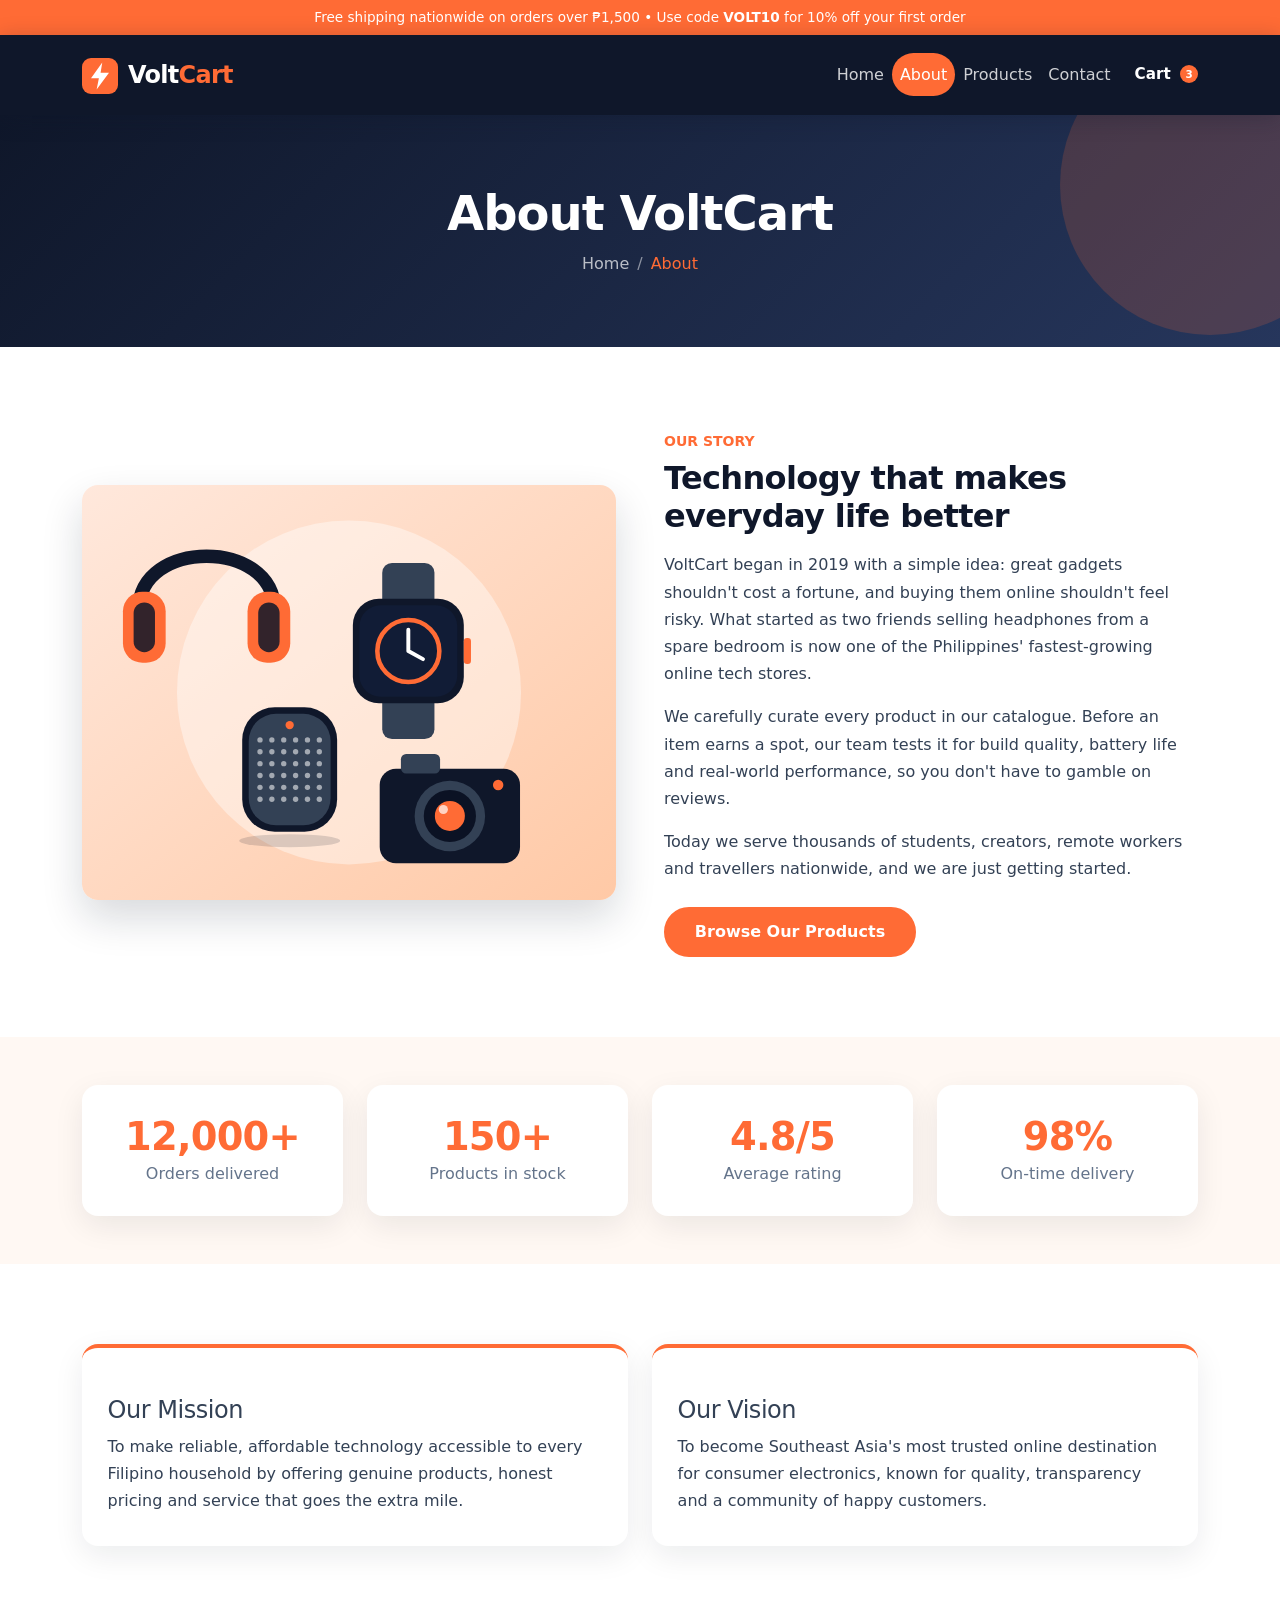
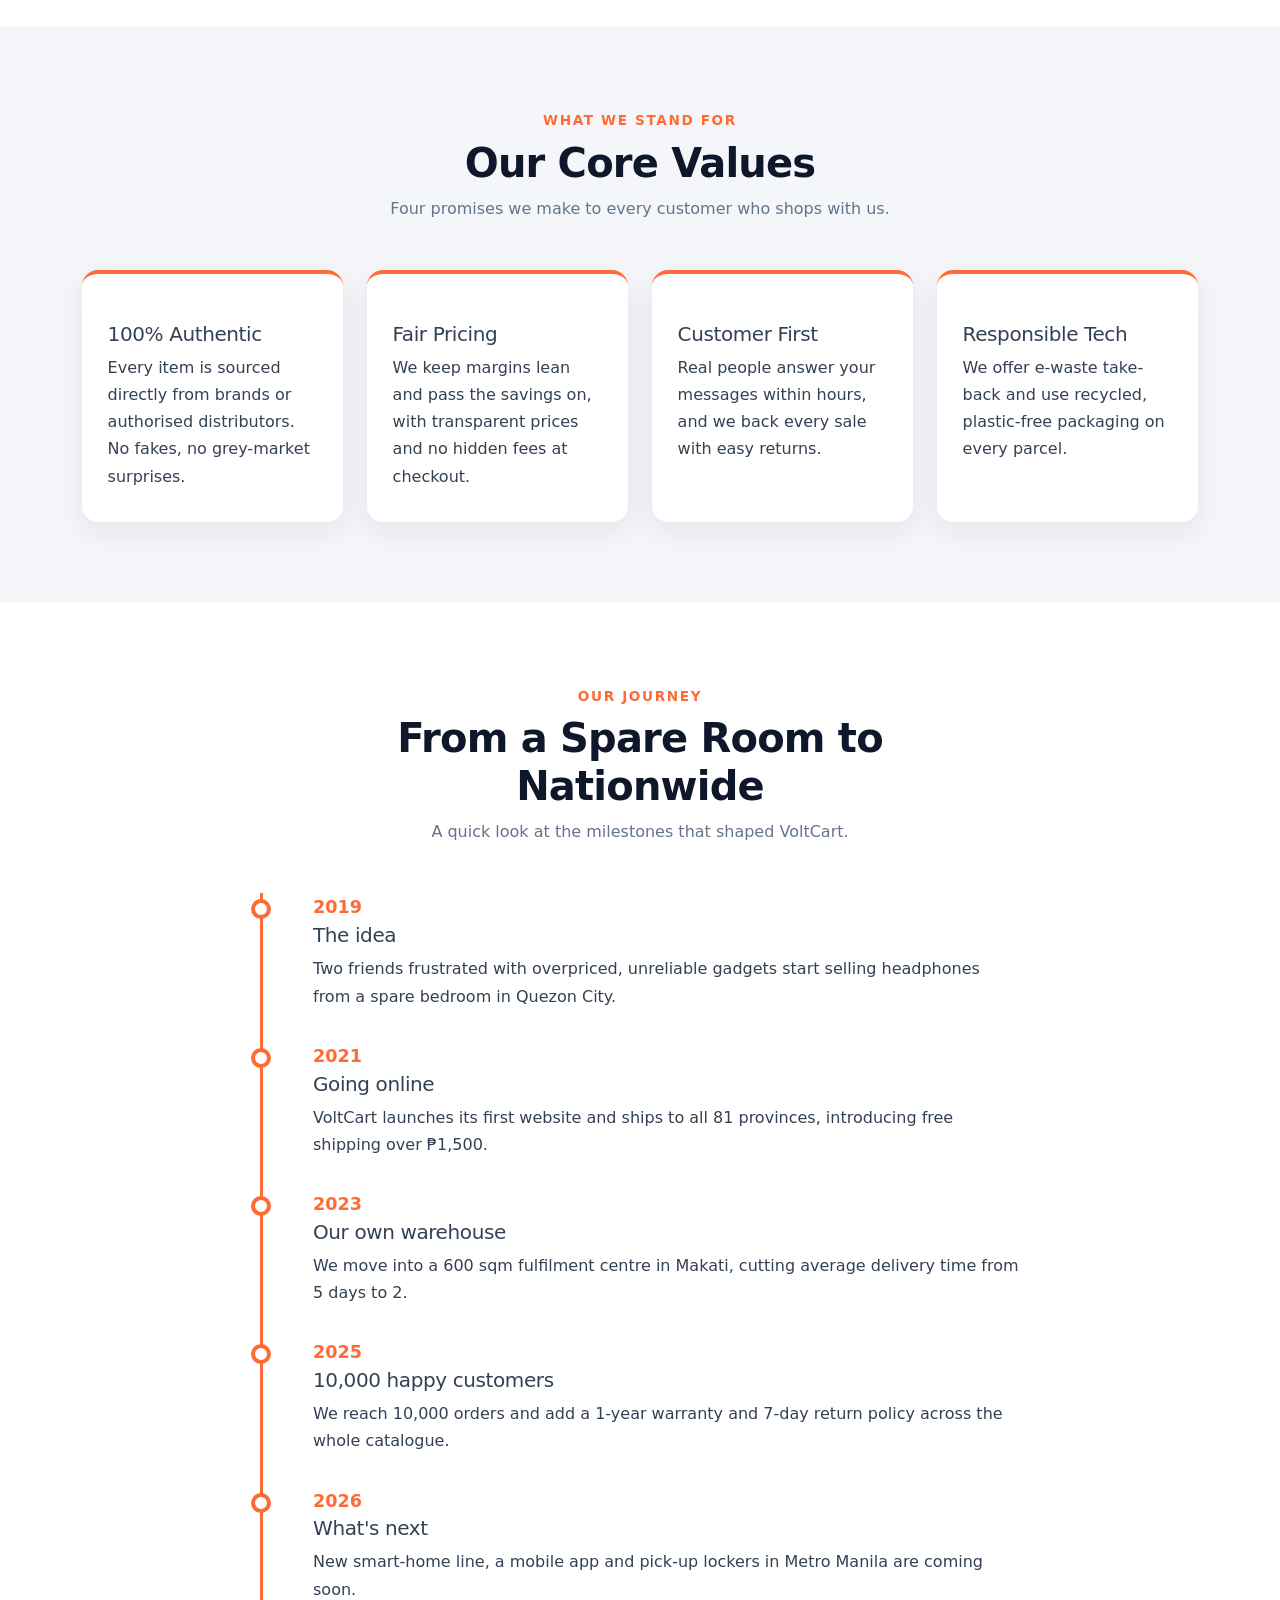
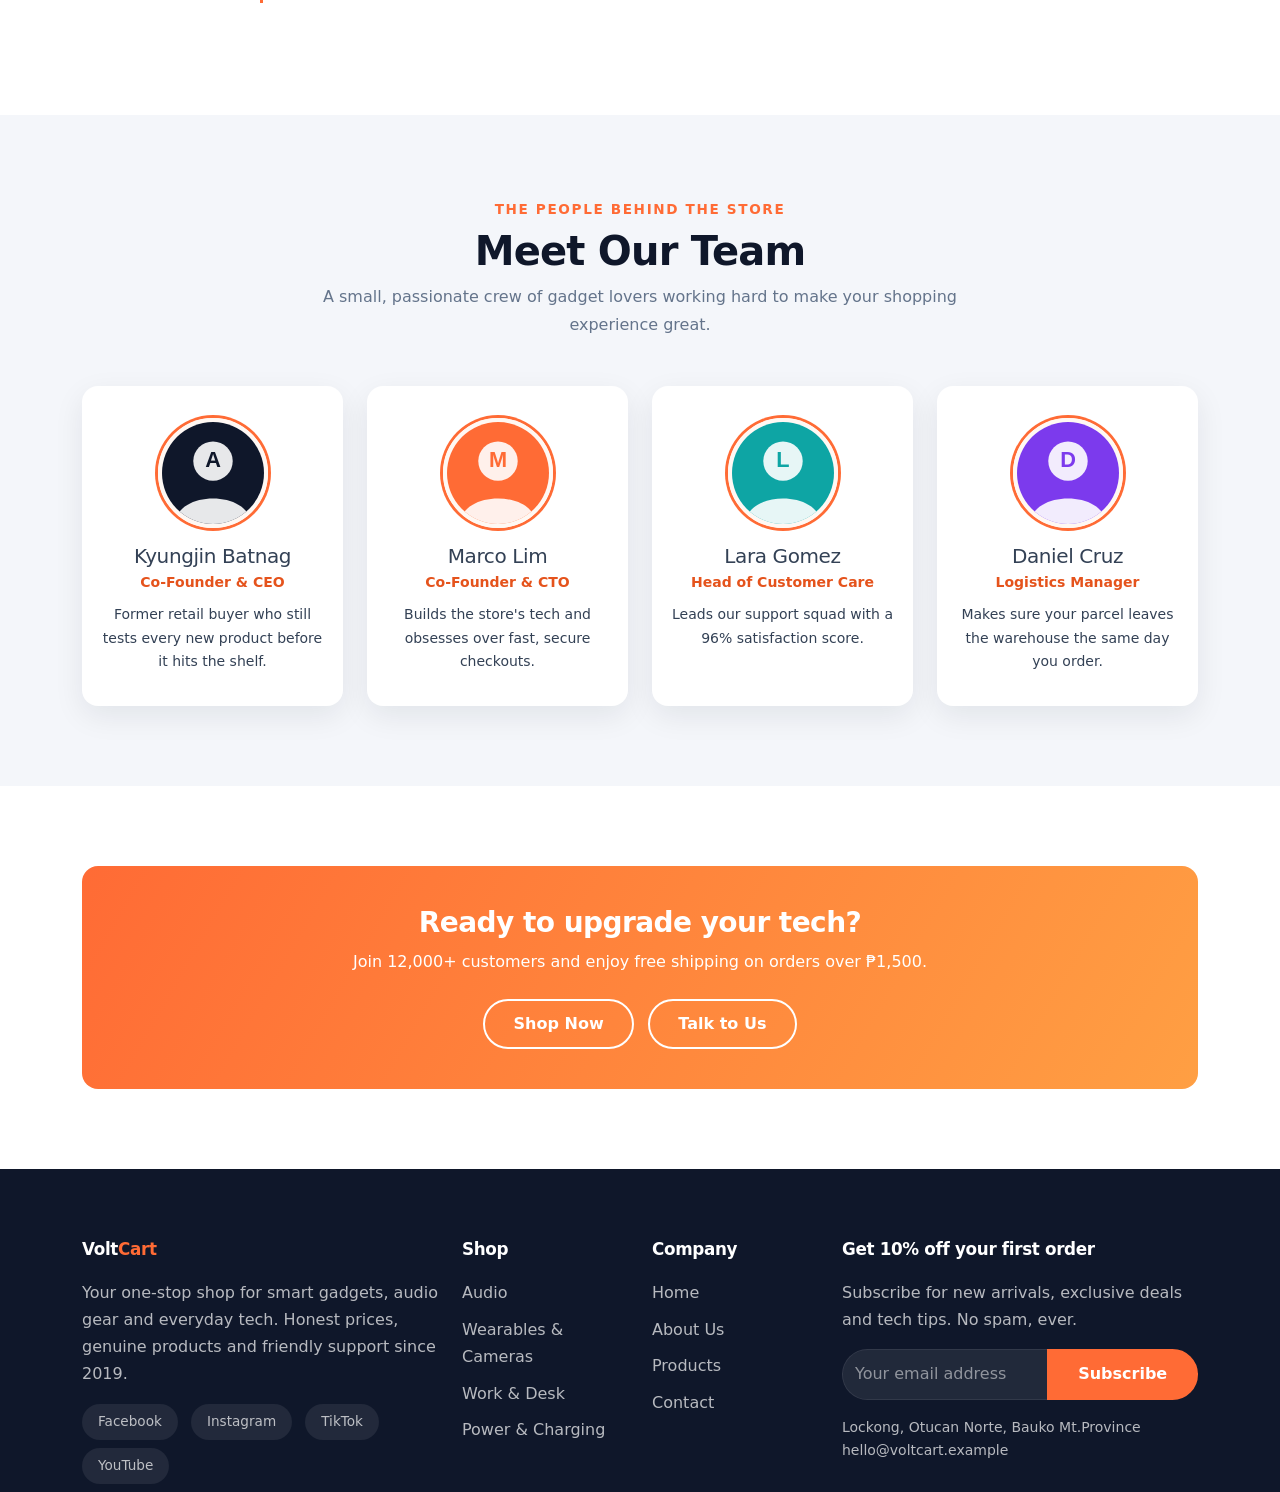
==== commit 72e08c07: "Update about.html" ====
--- a/about.html
+++ b/about.html
@@ -232,7 +232,7 @@
                     <div class="team-grid-item">
                         <div class="team-card">
                             <img src="images/team-1.svg" alt="Andrea Reyes">
-                            <h4 class="h5 mb-0">Andrea Reyes</h4>
+                            <h4 class="h5 mb-0">Kyungjin Batnag</h4>
                             <small>Co-Founder & CEO</small>
                             <p class="small mt-2 mb-0">Former retail buyer who still tests every new product before it hits the shelf.</p>
                         </div>
